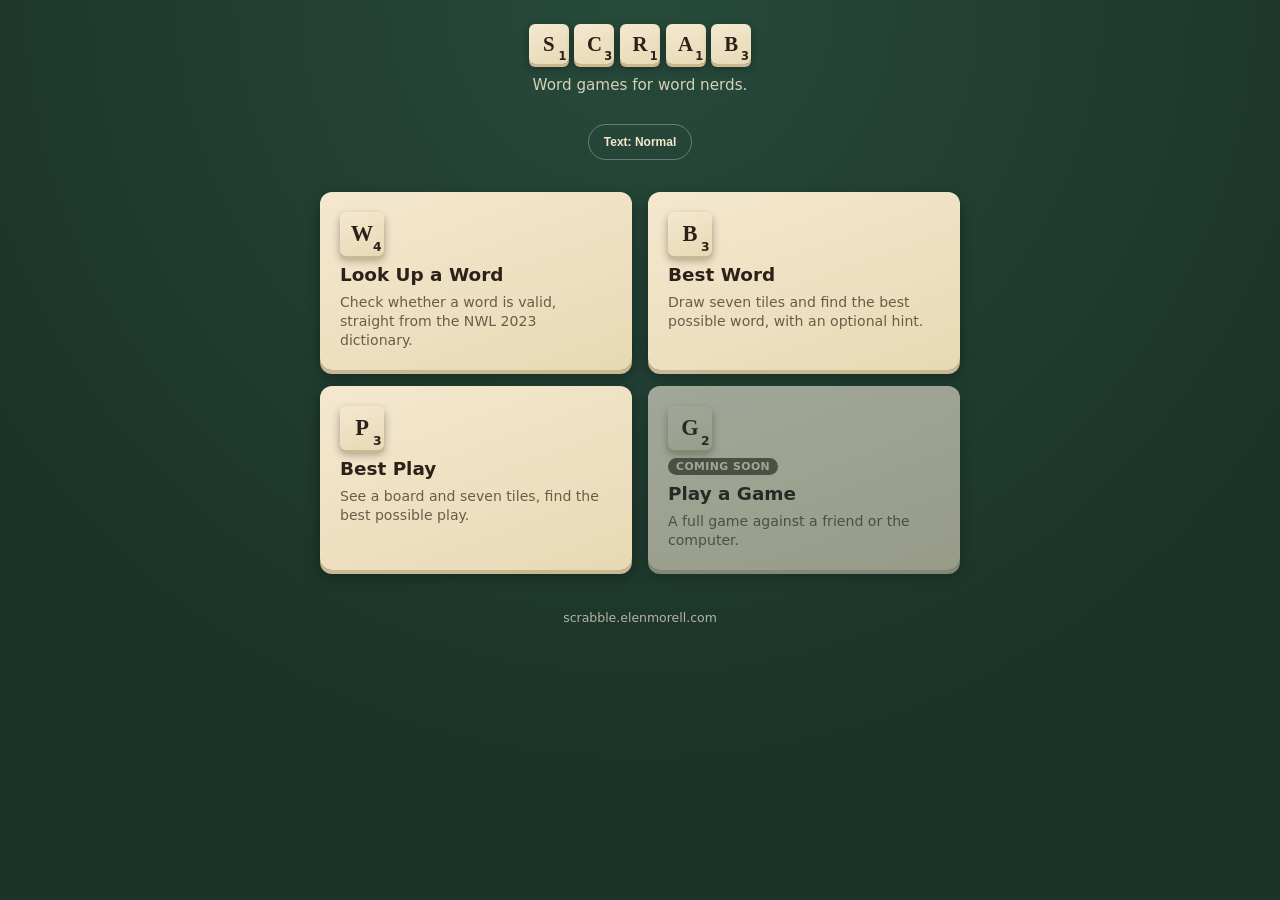
==== index.html @ 135bb544 "Add Best Play mode Co-Authored-By: Claude Sonnet 5 <noreply@anthropic.com> Claude-Session: https://c" ====
<!doctype html>
<html lang="en">
<head>
  <meta charset="utf-8">
  <meta name="viewport" content="width=device-width, initial-scale=1">
  <title>Scrabble Games</title>
  <link rel="stylesheet" href="/assets/style.css">
  <script src="/assets/a11y.js"></script>
</head>
<body>
  <div class="wrap">
    <header class="site">
      <a href="/">
        <div class="logo">
          <span class="tile">S<span class="pts">1</span></span>
          <span class="tile">C<span class="pts">3</span></span>
          <span class="tile">R<span class="pts">1</span></span>
          <span class="tile">A<span class="pts">1</span></span>
          <span class="tile">B<span class="pts">3</span></span>
        </div>
      </a>
      <p class="tagline">Word games for word nerds.</p>
    </header>

    <main>
      <div class="card-grid">
        <a class="card" href="/lookup/">
          <span class="tile letter-tile">W<span class="pts">4</span></span>
          <h2>Look Up a Word</h2>
          <p>Check whether a word is valid, straight from the NWL 2023 dictionary.</p>
        </a>

        <a class="card" href="/best-word/">
          <span class="tile letter-tile">B<span class="pts">3</span></span>
          <h2>Best Word</h2>
          <p>Draw seven tiles and find the best possible word, with an optional hint.</p>
        </a>

        <a class="card" href="/best-play/">
          <span class="tile letter-tile">P<span class="pts">3</span></span>
          <h2>Best Play</h2>
          <p>See a board and seven tiles, find the best possible play.</p>
        </a>

        <div class="card disabled">
          <span class="tile letter-tile">G<span class="pts">2</span></span>
          <span class="badge soon">Coming soon</span>
          <h2>Play a Game</h2>
          <p>A full game against a friend or the computer.</p>
        </div>
      </div>
    </main>

    <footer class="site">scrabble.elenmorell.com</footer>
  </div>
</body>
</html>
---- assets/style.css ----
:root {
  color-scheme: light dark;
  --board: #274a3b;
  --board-line: #1c3a2d;
  --tile: #f4e8cf;
  --tile-shadow: #c9b891;
  --ink: #2b2118;
  --ink-soft: #6b5c48;
  --accent: #b3472b;
  --accent-ink: #fff8ec;
  --page-bg: #1b3329;
  --font-scale: 1;
}

* { box-sizing: border-box; }

html, body {
  margin: 0;
  min-height: 100%;
}

html {
  /* Driven by the on-page text-size toggle (assets/a11y.js) so everything sized
     in rem — including tile boxes — scales together with the text, instead of
     the OS/browser boosting glyph size independently of box size. */
  font-size: calc(100% * var(--font-scale));
}

body {
  font-family: "Segoe UI", system-ui, -apple-system, sans-serif;
  background: radial-gradient(circle at 50% 0%, var(--board) 0%, var(--page-bg) 70%);
  color: var(--tile);
  min-height: 100vh;
  display: flex;
  flex-direction: column;
  align-items: center;
  padding: 1.5rem 1rem 3rem;
}

.wrap {
  width: 100%;
  max-width: 640px;
  margin: 0 auto;
}

header.site {
  text-align: center;
  margin-bottom: 2rem;
}

header.site a {
  text-decoration: none;
  color: inherit;
}

.logo {
  display: inline-flex;
  gap: 0.35rem;
  flex-wrap: wrap;
  justify-content: center;
}

.logo .tile {
  width: 2.5rem;
  height: 2.5rem;
  font-size: 1.3rem;
}

.tile {
  background: linear-gradient(160deg, var(--tile), #e8d9b5);
  color: var(--ink);
  border-radius: 6px;
  box-shadow: 0 3px 0 var(--tile-shadow), 0 4px 8px rgba(0,0,0,0.35);
  display: inline-flex;
  align-items: center;
  justify-content: center;
  font-weight: 700;
  font-family: Georgia, "Times New Roman", serif;
  position: relative;
  text-transform: uppercase;
}

.tile .pts {
  position: absolute;
  bottom: 0.12em;
  right: 0.2em;
  font-size: 0.55em;
  font-weight: 600;
  font-family: system-ui, sans-serif;
}

.tagline {
  color: var(--tile);
  opacity: 0.85;
  font-size: 0.95rem;
  margin-top: 0.75rem;
}

.text-size-btn {
  margin-top: 0.9rem;
  font-size: 0.75rem;
  font-weight: 700;
  padding: 0.4rem 0.9rem;
  min-height: 2.25rem;
  border-radius: 999px;
  border: 1px solid rgba(255,255,255,0.3);
  background: transparent;
  color: var(--tile);
  cursor: pointer;
}

.text-size-btn:hover,
.text-size-btn:focus-visible {
  background: rgba(255,255,255,0.14);
}

.card-grid {
  display: grid;
  grid-template-columns: 1fr 1fr;
  gap: 1rem;
}

@media (max-width: 480px) {
  .card-grid { grid-template-columns: 1fr; }
}

html[data-text-size="large"] .card-grid,
html[data-text-size="xlarge"] .card-grid {
  grid-template-columns: 1fr;
}

.card {
  background: linear-gradient(160deg, var(--tile), #e8d9b5);
  color: var(--ink);
  border-radius: 12px;
  box-shadow: 0 4px 0 var(--tile-shadow), 0 6px 14px rgba(0,0,0,0.35);
  padding: 1.25rem;
  text-decoration: none;
  display: flex;
  flex-direction: column;
  gap: 0.5rem;
  transition: transform 0.12s ease;
}

a.card:hover, a.card:focus-visible {
  transform: translateY(-2px);
}

.card .letter-tile {
  width: 2.75rem;
  height: 2.75rem;
  font-size: 1.4rem;
  align-self: flex-start;
}

.card h2 {
  margin: 0;
  font-size: 1.15rem;
}

.card p {
  margin: 0;
  font-size: 0.88rem;
  color: var(--ink-soft);
  line-height: 1.35;
}

.card.disabled {
  opacity: 0.62;
  cursor: default;
  filter: grayscale(0.35);
}

.badge {
  align-self: flex-start;
  font-size: 0.68rem;
  font-weight: 700;
  letter-spacing: 0.04em;
  text-transform: uppercase;
  padding: 0.15rem 0.5rem;
  border-radius: 999px;
  background: var(--board);
  color: var(--tile);
}

.badge.soon {
  background: var(--ink-soft);
}

main.panel {
  background: rgba(0,0,0,0.18);
  border: 1px solid rgba(255,255,255,0.08);
  border-radius: 16px;
  padding: 1.5rem;
}

.back-link {
  display: inline-flex;
  align-items: center;
  min-height: 2.75rem;
  margin-bottom: 1.25rem;
  color: var(--tile);
  opacity: 0.9;
  text-decoration: none;
  font-size: 0.9rem;
}

.back-link:hover { opacity: 1; }

.lookup-form {
  display: flex;
  gap: 0.6rem;
}

.lookup-form input[type="text"] {
  flex: 1;
  font-size: 1.3rem;
  padding: 0.6rem 0.75rem;
  min-height: 2.75rem;
  border-radius: 8px;
  border: none;
  font-family: Georgia, serif;
  text-transform: uppercase;
  letter-spacing: 0.05em;
  min-width: 0;
}

.lookup-form button {
  font-size: 1rem;
  font-weight: 700;
  padding: 0.6rem 1.1rem;
  min-height: 2.75rem;
  border-radius: 8px;
  border: none;
  background: var(--accent);
  color: var(--accent-ink);
  cursor: pointer;
}

.lookup-form button:disabled {
  opacity: 0.6;
  cursor: default;
}

.result {
  margin-top: 1.5rem;
  min-height: 3rem;
}

.result-tiles {
  display: flex;
  flex-wrap: wrap;
  gap: 0.4rem;
  margin-bottom: 0.9rem;
}

.result-tiles .tile {
  width: 2.4rem;
  height: 2.4rem;
  font-size: 1.15rem;
}

.verdict {
  font-weight: 700;
  font-size: 1.05rem;
  padding: 0.6rem 0.9rem;
  border-radius: 10px;
  display: inline-block;
}

.verdict.valid {
  background: #1f6b45;
  color: #eafff2;
}

.verdict.invalid {
  background: #7a2020;
  color: #ffecec;
}

.verdict.error {
  background: #6b5c1f;
  color: #fff9e0;
}

.hint {
  opacity: 0.85;
  font-size: 0.85rem;
  margin-top: 0.75rem;
}

.mode-toggle {
  display: flex;
  gap: 0.5rem;
  margin-bottom: 1.25rem;
  flex-wrap: wrap;
}

.mode-btn {
  flex: 1;
  min-width: 140px;
  min-height: 2.75rem;
  font-size: 0.9rem;
  font-weight: 700;
  padding: 0.55rem 0.8rem;
  border-radius: 8px;
  border: 1px solid rgba(255,255,255,0.15);
  background: transparent;
  color: var(--tile);
  cursor: pointer;
  opacity: 0.85;
}

.mode-btn.active {
  background: var(--accent);
  border-color: var(--accent);
  color: var(--accent-ink);
  opacity: 1;
}

.rack {
  display: grid;
  /* auto-fit + a real minmax floor (not 0) means tiles shrink to fit 7 across
     on a normal-size narrow phone, but if text is scaled way up (our toggle,
     or an OS/browser text-size boost we can't detect), columns stop shrinking
     below a legible minimum and extra tiles wrap to another row instead of
     clipping or overlapping. */
  grid-template-columns: repeat(auto-fit, minmax(2.3rem, 1fr));
  gap: 0.5rem;
  max-width: 24rem;
  min-height: 2rem;
  margin: 1.5rem auto;
  justify-content: center;
}

.rack .tile {
  width: 100%;
  height: auto;
  aspect-ratio: 1 / 1;
  font-size: clamp(0.8rem, 6vw, 1.35rem);
}

.tile.blank {
  background: linear-gradient(160deg, #efe6d0, #d9cba0);
  color: var(--ink-soft);
}

.bw-actions {
  display: flex;
  gap: 0.6rem;
  flex-wrap: wrap;
}

.bw-actions button {
  flex: 1;
  min-width: 120px;
  min-height: 2.75rem;
  font-size: 1rem;
  font-weight: 700;
  padding: 0.6rem 1.1rem;
  border-radius: 8px;
  border: none;
  background: var(--accent);
  color: var(--accent-ink);
  cursor: pointer;
}

.bw-actions button:disabled {
  opacity: 0.6;
  cursor: default;
}

.verdict .badge {
  margin-left: 0.4rem;
  vertical-align: middle;
}

footer.site {
  margin-top: 2.5rem;
  text-align: center;
  font-size: 0.78rem;
  opacity: 0.7;
}

@media (prefers-contrast: more) {
  .tagline, .hint, .back-link, footer.site { opacity: 1; }
  .card.disabled { opacity: 0.8; }
  main.panel { border-color: rgba(255,255,255,0.3); }
}

/* In the larger text modes, letters and point values should take up a bigger
   share of each tile, not just scale up at the same ratio as the tile box.
   The box has to grow along with the font (not stay fixed) or the letter and
   the point-value badge collide/overflow the rounded corners. */
html[data-text-size="large"] .logo .tile { width: 2.85rem; height: 2.85rem; font-size: 1.6rem; }
html[data-text-size="xlarge"] .logo .tile { width: 3.3rem; height: 3.3rem; font-size: 2rem; }

html[data-text-size="large"] .card .letter-tile { width: 3.15rem; height: 3.15rem; font-size: 1.75rem; }
html[data-text-size="xlarge"] .card .letter-tile { width: 3.6rem; height: 3.6rem; font-size: 2.15rem; }

html[data-text-size="large"] .result-tiles .tile { width: 2.75rem; height: 2.75rem; font-size: 1.55rem; }
html[data-text-size="xlarge"] .result-tiles .tile { width: 3.15rem; height: 3.15rem; font-size: 1.9rem; }

html[data-text-size="large"] .rack .tile { font-size: clamp(1.05rem, 8vw, 1.85rem); }
html[data-text-size="xlarge"] .rack .tile { font-size: clamp(1.25rem, 9.5vw, 2.3rem); }

html[data-text-size="large"] .rack { grid-template-columns: repeat(auto-fit, minmax(3rem, 1fr)); }
html[data-text-size="xlarge"] .rack { grid-template-columns: repeat(auto-fit, minmax(3.6rem, 1fr)); }

html[data-text-size="large"] .pts { font-size: 0.58em; }
html[data-text-size="xlarge"] .pts { font-size: 0.62em; }

.board-wrap {
  overflow-x: auto;
  margin: 1rem 0;
  /* A 15x15 board won't fit a narrow phone at a legible size -- horizontal
     scroll here is an accepted, deliberate tradeoff, not a bug to chase away. */
}

.board {
  display: grid;
  grid-template-columns: repeat(15, minmax(1.9rem, 1fr));
  grid-template-rows: repeat(15, minmax(1.9rem, 1fr));
  gap: 2px;
  width: max-content;
  margin: 0 auto;
  background: var(--board-line);
  padding: 2px;
  border-radius: 8px;
}

.cell {
  all: unset;
  box-sizing: border-box;
  display: flex;
  align-items: center;
  justify-content: center;
  width: 100%;
  height: 100%;
  aspect-ratio: 1 / 1;
  background: var(--board);
  color: var(--tile);
  cursor: pointer;
  border-radius: 2px;
}

.cell:disabled {
  cursor: default;
}

.premium-label {
  font-size: 0.5rem;
  font-weight: 700;
  opacity: 0.85;
  font-family: system-ui, sans-serif;
}

.cell.dl { background: #2f6fae; }
.cell.tl { background: #1f4f7a; }
.cell.dw { background: #b3472b; }
.cell.tw { background: #7a2020; }
.cell.star { background: #b3472b; }
.cell.star .premium-label { font-size: 0.85rem; }

.cell .tile {
  width: 100%;
  height: 100%;
  border-radius: 2px;
}

.cell.selected {
  outline: 3px solid var(--accent-ink);
  outline-offset: -3px;
}

.cell.pending .tile {
  box-shadow: 0 0 0 2px var(--accent-ink) inset;
  opacity: 0.85;
}

button.tile {
  /* Strip native button chrome but leave background alone -- .tile's gradient
     rule (lower specificity) still needs to apply here. */
  border: none;
  padding: 0;
  font: inherit;
  cursor: pointer;
}

button.tile:disabled {
  cursor: default;
  opacity: 0.4;
}

button.tile.used {
  opacity: 0.35;
}

.blank-picker {
  margin: 0.75rem 0;
  padding: 0.75rem;
  background: rgba(0,0,0,0.18);
  border-radius: 10px;
  display: flex;
  flex-wrap: wrap;
  gap: 0.4rem;
  align-items: center;
}

.blank-letter-btn {
  min-width: 2.25rem;
  min-height: 2.25rem;
  font-weight: 700;
  border-radius: 6px;
  border: none;
  background: var(--tile);
  color: var(--ink);
  cursor: pointer;
}

html[data-text-size="large"] .board {
  grid-template-columns: repeat(15, minmax(2.3rem, 1fr));
  grid-template-rows: repeat(15, minmax(2.3rem, 1fr));
}
html[data-text-size="xlarge"] .board {
  grid-template-columns: repeat(15, minmax(2.7rem, 1fr));
  grid-template-rows: repeat(15, minmax(2.7rem, 1fr));
}

@media (prefers-contrast: more) {
  .cell.selected { outline-width: 4px; }
  .cell.dl, .cell.tl, .cell.dw, .cell.tw, .cell.star { border: 1px solid rgba(255,255,255,0.5); }
}
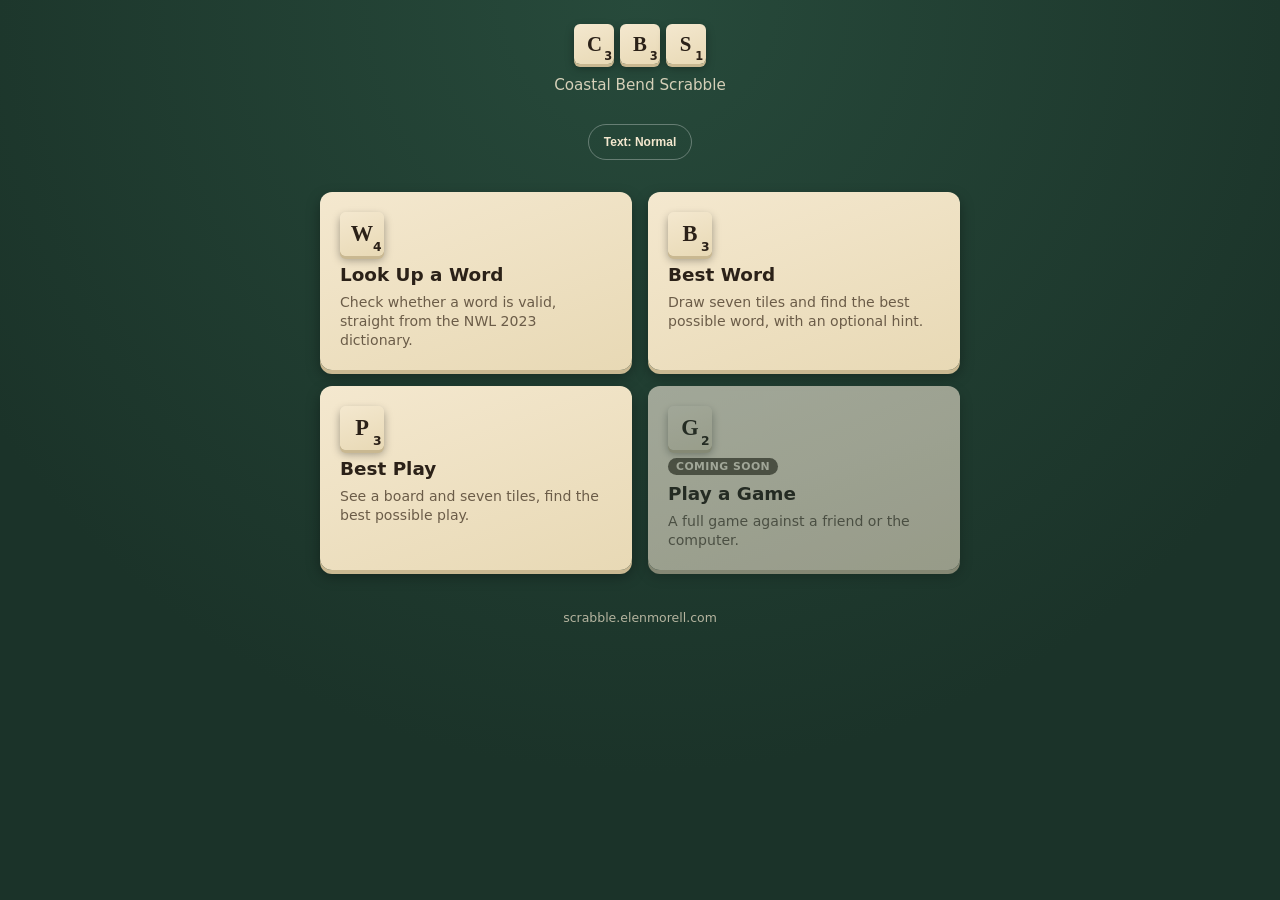
==== commit a0134d54: "Rebrand header to CBS / Coastal Bend Scrabble Co-Authored-By: Claude Opus 4.8 <noreply@anthropic.com" ====
--- a/index.html
+++ b/index.html
@@ -4,7 +4,7 @@
   <meta charset="utf-8">
   <meta name="viewport" content="width=device-width, initial-scale=1">
   <title>Scrabble Games</title>
-  <link rel="stylesheet" href="/assets/style.css">
+  <link rel="stylesheet" href="/assets/style.css?v=5">
   <script src="/assets/a11y.js"></script>
 </head>
 <body>
@@ -12,14 +12,12 @@
     <header class="site">
       <a href="/">
         <div class="logo">
+          <span class="tile">C<span class="pts">3</span></span>
+          <span class="tile">B<span class="pts">3</span></span>
           <span class="tile">S<span class="pts">1</span></span>
-          <span class="tile">C<span class="pts">3</span></span>
-          <span class="tile">R<span class="pts">1</span></span>
-          <span class="tile">A<span class="pts">1</span></span>
-          <span class="tile">B<span class="pts">3</span></span>
         </div>
       </a>
-      <p class="tagline">Word games for word nerds.</p>
+      <p class="tagline">Coastal Bend Scrabble</p>
     </header>
 
     <main>
--- a/assets/style.css
+++ b/assets/style.css
@@ -43,6 +43,13 @@
   margin: 0 auto;
 }
 
+/* The 15x15 board needs more room than this site's usual narrow single-column
+   pages -- at 640px it fell a few px short of fitting inside main.panel's own
+   padding, clipping the last column and forcing an unwanted scroll on desktop. */
+.wrap.wrap-wide {
+  max-width: 720px;
+}
+
 header.site {
   text-align: center;
   margin-bottom: 2rem;
@@ -210,6 +217,13 @@
 .lookup-form {
   display: flex;
   gap: 0.6rem;
+  margin-bottom: 0.75rem;
+}
+
+.lookup-form[hidden] {
+  /* Same [hidden]-vs-author-display bug as .bw-actions[hidden] above --
+     without this, #type-form still rendered in Place mode. */
+  display: none;
 }
 
 .lookup-form input[type="text"] {
@@ -289,10 +303,52 @@
   margin-top: 0.75rem;
 }
 
+.definition {
+  margin-top: 0.85rem;
+  padding: 0.7rem 0.9rem;
+  font-size: 0.92rem;
+  line-height: 1.45;
+  color: var(--tile);
+  background: rgba(255, 255, 255, 0.06);
+  border-left: 3px solid var(--accent);
+  border-radius: 6px;
+}
+
+.definition strong {
+  letter-spacing: 0.02em;
+}
+
+.definition.loading,
+.definition.none {
+  font-style: italic;
+  opacity: 0.7;
+  border-left-color: var(--ink-soft);
+}
+
+/* A root word pulled from a cross-reference definition ("plural of erbium" -> erbium),
+   shown indented just beneath the word that referenced it. */
+.definition.root {
+  margin-top: 0.35rem;
+  margin-left: 1.1rem;
+  font-size: 0.86rem;
+  border-left-color: var(--ink-soft);
+}
+
+.attribution {
+  display: block;
+  margin-top: 0.35rem;
+  font-size: 0.72rem;
+  opacity: 0.85;
+}
+
+.attribution a {
+  color: inherit;
+}
+
 .mode-toggle {
   display: flex;
   gap: 0.5rem;
-  margin-bottom: 1.25rem;
+  margin-bottom: 1.5rem;
   flex-wrap: wrap;
 }
 
@@ -318,14 +374,27 @@
   opacity: 1;
 }
 
+.mode-btn:disabled {
+  cursor: not-allowed;
+  opacity: 0.4;
+}
+
+.mode-btn.active:disabled {
+  opacity: 0.7;
+}
+
 .rack {
   display: grid;
-  /* auto-fit + a real minmax floor (not 0) means tiles shrink to fit 7 across
-     on a normal-size narrow phone, but if text is scaled way up (our toggle,
-     or an OS/browser text-size boost we can't detect), columns stop shrinking
-     below a legible minimum and extra tiles wrap to another row instead of
-     clipping or overlapping. */
-  grid-template-columns: repeat(auto-fit, minmax(2.3rem, 1fr));
+  /* auto-fill (not auto-fit) + a real minmax floor (not 0) means tiles shrink
+     to fit 7 across on a normal-size narrow phone, but if text is scaled way
+     up (our toggle, or an OS/browser text-size boost we can't detect), columns
+     stop shrinking below a legible minimum and extra tiles wrap to another row
+     instead of clipping or overlapping. auto-fill specifically (rather than
+     auto-fit) matters once tiles start getting played off the rack in Best
+     Play: auto-fit collapses now-empty tracks and lets the remaining tiles
+     grow to fill the freed space; auto-fill keeps the empty tracks around so
+     the remaining tiles stay the same size and the rack just gets shorter. */
+  grid-template-columns: repeat(auto-fill, minmax(2.3rem, 1fr));
   gap: 0.5rem;
   max-width: 24rem;
   min-height: 2rem;
@@ -349,6 +418,15 @@
   display: flex;
   gap: 0.6rem;
   flex-wrap: wrap;
+  margin-bottom: 0.75rem;
+}
+
+.bw-actions[hidden] {
+  /* [hidden] is normally display:none via the UA stylesheet, but the plain
+     .bw-actions rule above has equal specificity and comes from author CSS,
+     so it was winning and rendering this row (e.g. Done/Clear in Type mode)
+     even while hidden. Need higher specificity to actually hide it. */
+  display: none;
 }
 
 .bw-actions button {
@@ -419,10 +497,13 @@
 
 .board {
   display: grid;
-  grid-template-columns: repeat(15, minmax(1.9rem, 1fr));
-  grid-template-rows: repeat(15, minmax(1.9rem, 1fr));
+  /* Fixed-size tracks, not minmax(...,1fr) -- 1fr tracks can't actually grow
+     under width:max-content (no free space to distribute), so with variable
+     content (2-letter premium labels vs empty cells) columns ended up wildly
+     uneven widths instead of a uniform grid. */
+  grid-template-columns: repeat(15, 2.4rem);
+  grid-template-rows: repeat(15, 2.4rem);
   gap: 2px;
-  width: max-content;
   margin: 0 auto;
   background: var(--board-line);
   padding: 2px;
@@ -437,7 +518,7 @@
   justify-content: center;
   width: 100%;
   height: 100%;
-  aspect-ratio: 1 / 1;
+  overflow: hidden;
   background: var(--board);
   color: var(--tile);
   cursor: pointer;
@@ -449,7 +530,7 @@
 }
 
 .premium-label {
-  font-size: 0.5rem;
+  font-size: 0.62rem;
   font-weight: 700;
   opacity: 0.85;
   font-family: system-ui, sans-serif;
@@ -460,12 +541,23 @@
 .cell.dw { background: #b3472b; }
 .cell.tw { background: #7a2020; }
 .cell.star { background: #b3472b; }
-.cell.star .premium-label { font-size: 0.85rem; }
+.cell.star .premium-label { font-size: 1rem; }
 
 .cell .tile {
   width: 100%;
   height: 100%;
+  font-size: 1.15rem;
   border-radius: 2px;
+}
+
+@media (max-width: 640px) {
+  .board {
+    grid-template-columns: repeat(15, 1.9rem);
+    grid-template-rows: repeat(15, 1.9rem);
+  }
+  .cell .tile { font-size: 0.9rem; }
+  .premium-label { font-size: 0.5rem; }
+  .cell.star .premium-label { font-size: 0.8rem; }
 }
 
 .cell.selected {
@@ -474,8 +566,20 @@
 }
 
 .cell.pending .tile {
-  box-shadow: 0 0 0 2px var(--accent-ink) inset;
+  /* var(--accent-ink) is a pale cream, almost the same tone as the tile itself
+     -- barely visible. Use the site's accent red-orange instead, which
+     actually contrasts against a cream tile. */
+  box-shadow: 0 0 0 2px var(--accent) inset;
   opacity: 0.85;
+}
+
+/* Marks whichever tiles were placed by the most recent play -- a manual
+   submit or Show Best -- distinct from .pending's in-progress look since
+   these are already committed to the board. A warm gold barely showed up
+   against the tile's own cream background -- needs a color that actually
+   contrasts with it. */
+.cell.just-played .tile {
+  box-shadow: 0 0 0 2px #29b6d8 inset, 0 0 0 2px #29b6d8, 0 0 8px 2px rgba(41, 182, 216, 0.65);
 }
 
 button.tile {
@@ -488,8 +592,11 @@
 }
 
 button.tile:disabled {
+  /* Rack tiles are "disabled" (non-tappable) any time tapping isn't the current
+     input method -- e.g. all of Type mode -- which is most of the time. They
+     still need to read clearly then, so no opacity fade here; only a tile
+     that's actually been placed this turn (.used) should look muted. */
   cursor: default;
-  opacity: 0.4;
 }
 
 button.tile.used {
@@ -519,13 +626,15 @@
 }
 
 html[data-text-size="large"] .board {
-  grid-template-columns: repeat(15, minmax(2.3rem, 1fr));
-  grid-template-rows: repeat(15, minmax(2.3rem, 1fr));
-}
+  grid-template-columns: repeat(15, 2.8rem);
+  grid-template-rows: repeat(15, 2.8rem);
+}
+html[data-text-size="large"] .cell .tile { font-size: 1.35rem; }
 html[data-text-size="xlarge"] .board {
-  grid-template-columns: repeat(15, minmax(2.7rem, 1fr));
-  grid-template-rows: repeat(15, minmax(2.7rem, 1fr));
-}
+  grid-template-columns: repeat(15, 3.2rem);
+  grid-template-rows: repeat(15, 3.2rem);
+}
+html[data-text-size="xlarge"] .cell .tile { font-size: 1.55rem; }
 
 @media (prefers-contrast: more) {
   .cell.selected { outline-width: 4px; }
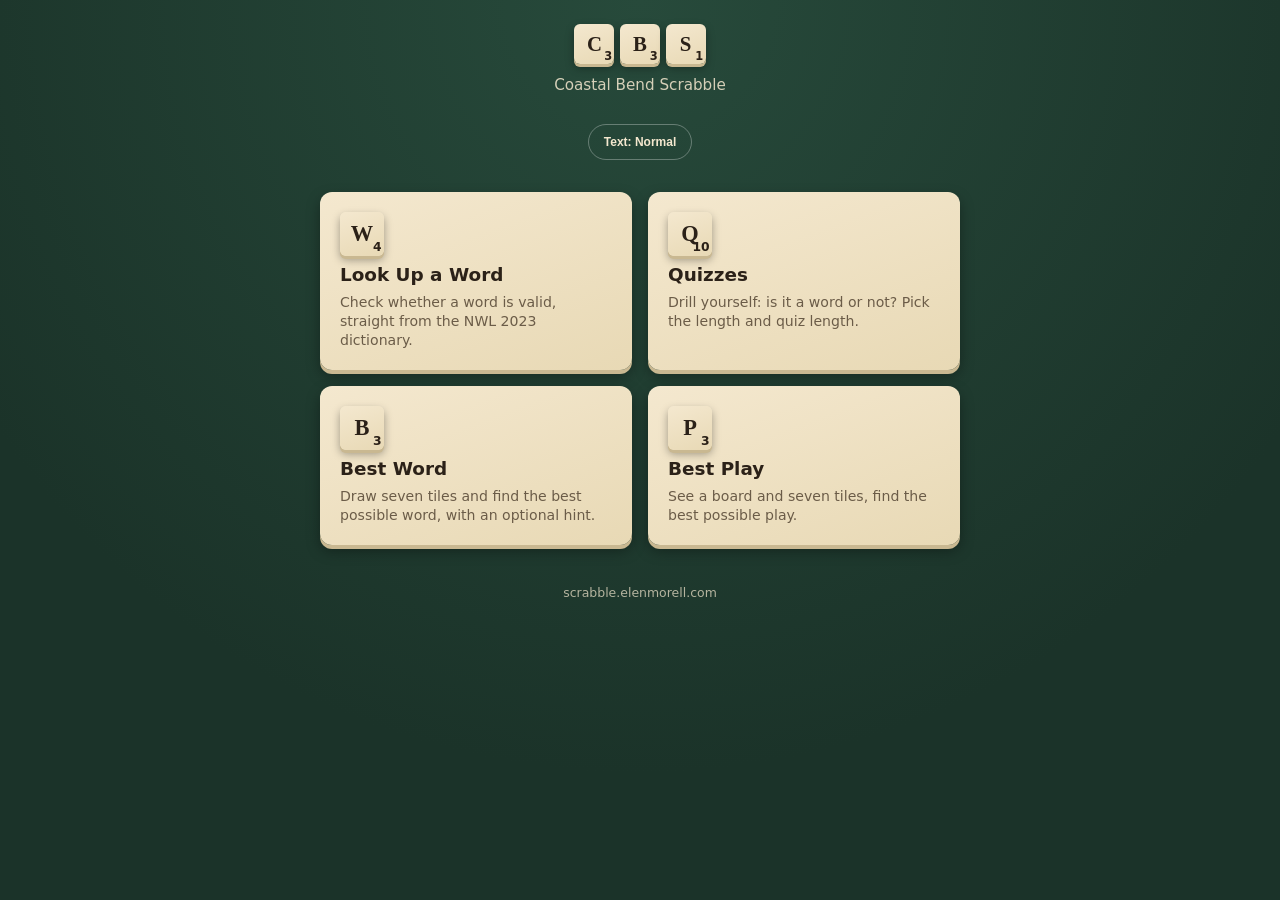
==== commit ab9b0668: "Add Quizzes feature; drop Play a Game card New "Is this a word?" quiz: two dropdowns (word length + " ====
--- a/index.html
+++ b/index.html
@@ -4,7 +4,7 @@
   <meta charset="utf-8">
   <meta name="viewport" content="width=device-width, initial-scale=1">
   <title>Scrabble Games</title>
-  <link rel="stylesheet" href="/assets/style.css?v=5">
+  <link rel="stylesheet" href="/assets/style.css?v=6">
   <script src="/assets/a11y.js"></script>
 </head>
 <body>
@@ -28,6 +28,12 @@
           <p>Check whether a word is valid, straight from the NWL 2023 dictionary.</p>
         </a>
 
+        <a class="card" href="/quiz/">
+          <span class="tile letter-tile">Q<span class="pts">10</span></span>
+          <h2>Quizzes</h2>
+          <p>Drill yourself: is it a word or not? Pick the length and quiz length.</p>
+        </a>
+
         <a class="card" href="/best-word/">
           <span class="tile letter-tile">B<span class="pts">3</span></span>
           <h2>Best Word</h2>
@@ -39,13 +45,6 @@
           <h2>Best Play</h2>
           <p>See a board and seven tiles, find the best possible play.</p>
         </a>
-
-        <div class="card disabled">
-          <span class="tile letter-tile">G<span class="pts">2</span></span>
-          <span class="badge soon">Coming soon</span>
-          <h2>Play a Game</h2>
-          <p>A full game against a friend or the computer.</p>
-        </div>
       </div>
     </main>
 
--- a/assets/style.css
+++ b/assets/style.css
@@ -640,3 +640,61 @@
   .cell.selected { outline-width: 4px; }
   .cell.dl, .cell.tl, .cell.dw, .cell.tw, .cell.star { border: 1px solid rgba(255,255,255,0.5); }
 }
+
+/* Quizzes: setup dropdowns + question prompt */
+.quiz-setup {
+  display: flex;
+  flex-direction: column;
+  gap: 1.1rem;
+  max-width: 22rem;
+}
+
+/* Author display:flex above beats the UA [hidden] rule (equal specificity), so the
+   setup form kept showing during the quiz -- same gotcha as .bw-actions[hidden]. */
+.quiz-setup[hidden] {
+  display: none;
+}
+
+.quiz-field {
+  display: flex;
+  flex-direction: column;
+  gap: 0.4rem;
+  font-weight: 700;
+  color: var(--tile);
+}
+
+.quiz-field select {
+  font-size: 1.05rem;
+  padding: 0.6rem 0.75rem;
+  min-height: 2.75rem;
+  border-radius: 8px;
+  border: none;
+  background: var(--tile);
+  color: var(--ink);
+  font-family: inherit;
+  cursor: pointer;
+}
+
+.quiz-setup button {
+  font-size: 1rem;
+  font-weight: 700;
+  padding: 0.7rem 1.1rem;
+  min-height: 2.75rem;
+  border-radius: 8px;
+  border: none;
+  background: var(--accent);
+  color: var(--accent-ink);
+  cursor: pointer;
+  margin-top: 0.3rem;
+}
+
+.quiz-setup button:disabled { opacity: 0.6; cursor: default; }
+
+.quiz-prompt {
+  font-size: 1.15rem;
+  font-weight: 700;
+  color: var(--tile);
+  margin: 0.5rem 0 1rem;
+}
+
+#question-tiles { margin-bottom: 0.4rem; }
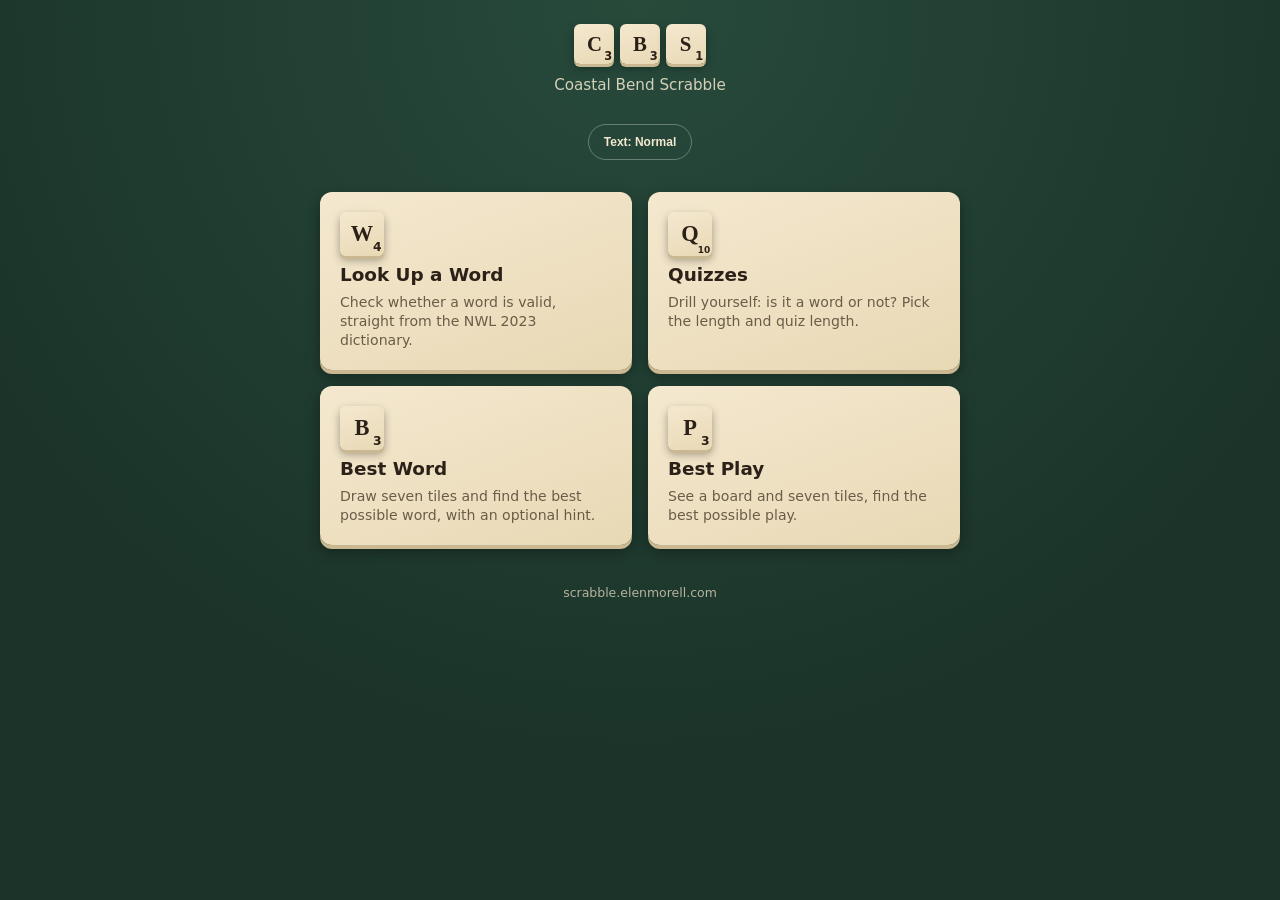
==== commit e871c2f7: "Shrink two-digit tile scores so 10 doesn't overlap the letter At Large/X-Large text sizes, the "10" " ====
--- a/index.html
+++ b/index.html
@@ -4,7 +4,7 @@
   <meta charset="utf-8">
   <meta name="viewport" content="width=device-width, initial-scale=1">
   <title>Scrabble Games</title>
-  <link rel="stylesheet" href="/assets/style.css?v=6">
+  <link rel="stylesheet" href="/assets/style.css?v=7">
   <script src="/assets/a11y.js"></script>
 </head>
 <body>
@@ -29,7 +29,7 @@
         </a>
 
         <a class="card" href="/quiz/">
-          <span class="tile letter-tile">Q<span class="pts">10</span></span>
+          <span class="tile letter-tile">Q<span class="pts pts-wide">10</span></span>
           <h2>Quizzes</h2>
           <p>Drill yourself: is it a word or not? Pick the length and quiz length.</p>
         </a>
--- a/assets/style.css
+++ b/assets/style.css
@@ -94,6 +94,13 @@
   font-size: 0.55em;
   font-weight: 600;
   font-family: system-ui, sans-serif;
+}
+
+/* Two-digit scores (only 10, on Q/Z) are twice as wide as a single digit and bleed
+   into the letter at the larger text sizes -- shrink them so "10" occupies about the
+   same width a single digit does. Applied wherever a 10-point tile is rendered. */
+.tile .pts.pts-wide {
+  font-size: 0.4em;
 }
 
 .tagline {
@@ -487,6 +494,8 @@
 
 html[data-text-size="large"] .pts { font-size: 0.58em; }
 html[data-text-size="xlarge"] .pts { font-size: 0.62em; }
+html[data-text-size="large"] .pts.pts-wide { font-size: 0.42em; }
+html[data-text-size="xlarge"] .pts.pts-wide { font-size: 0.45em; }
 
 .board-wrap {
   overflow-x: auto;
